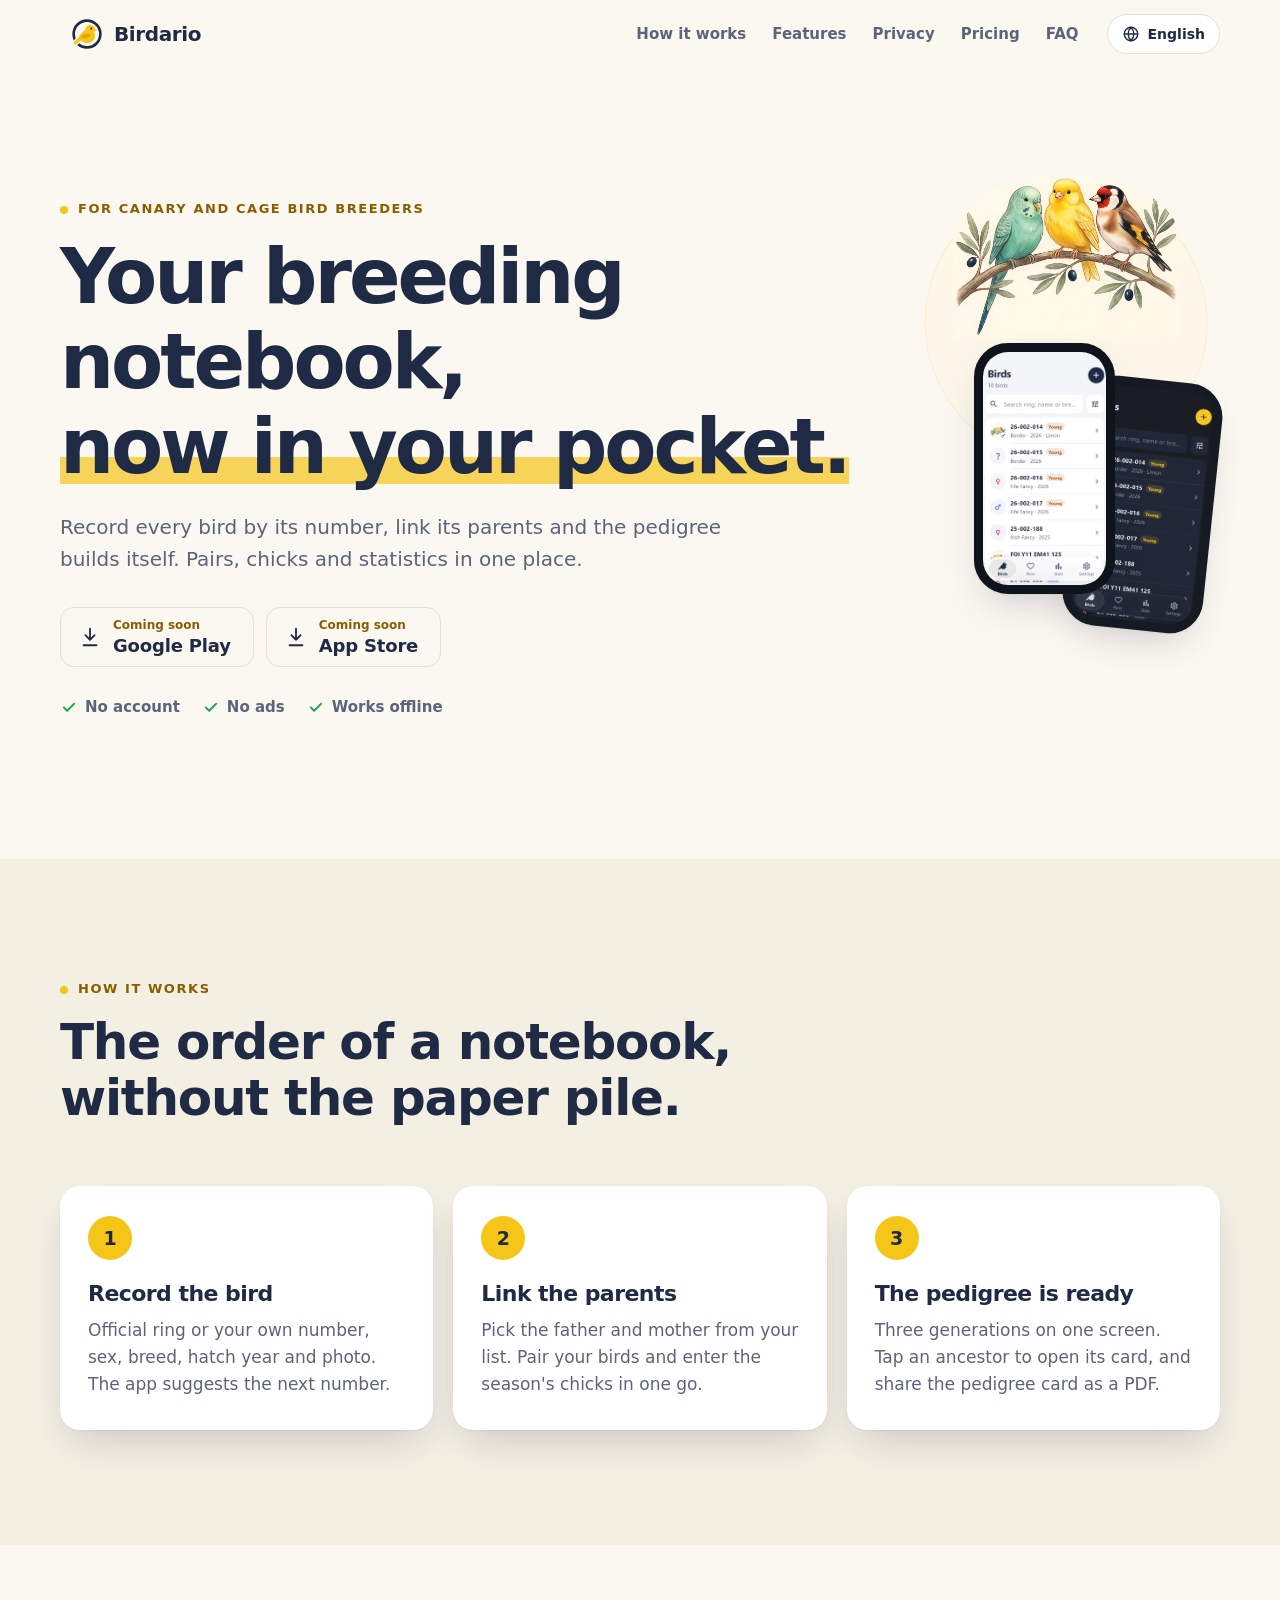
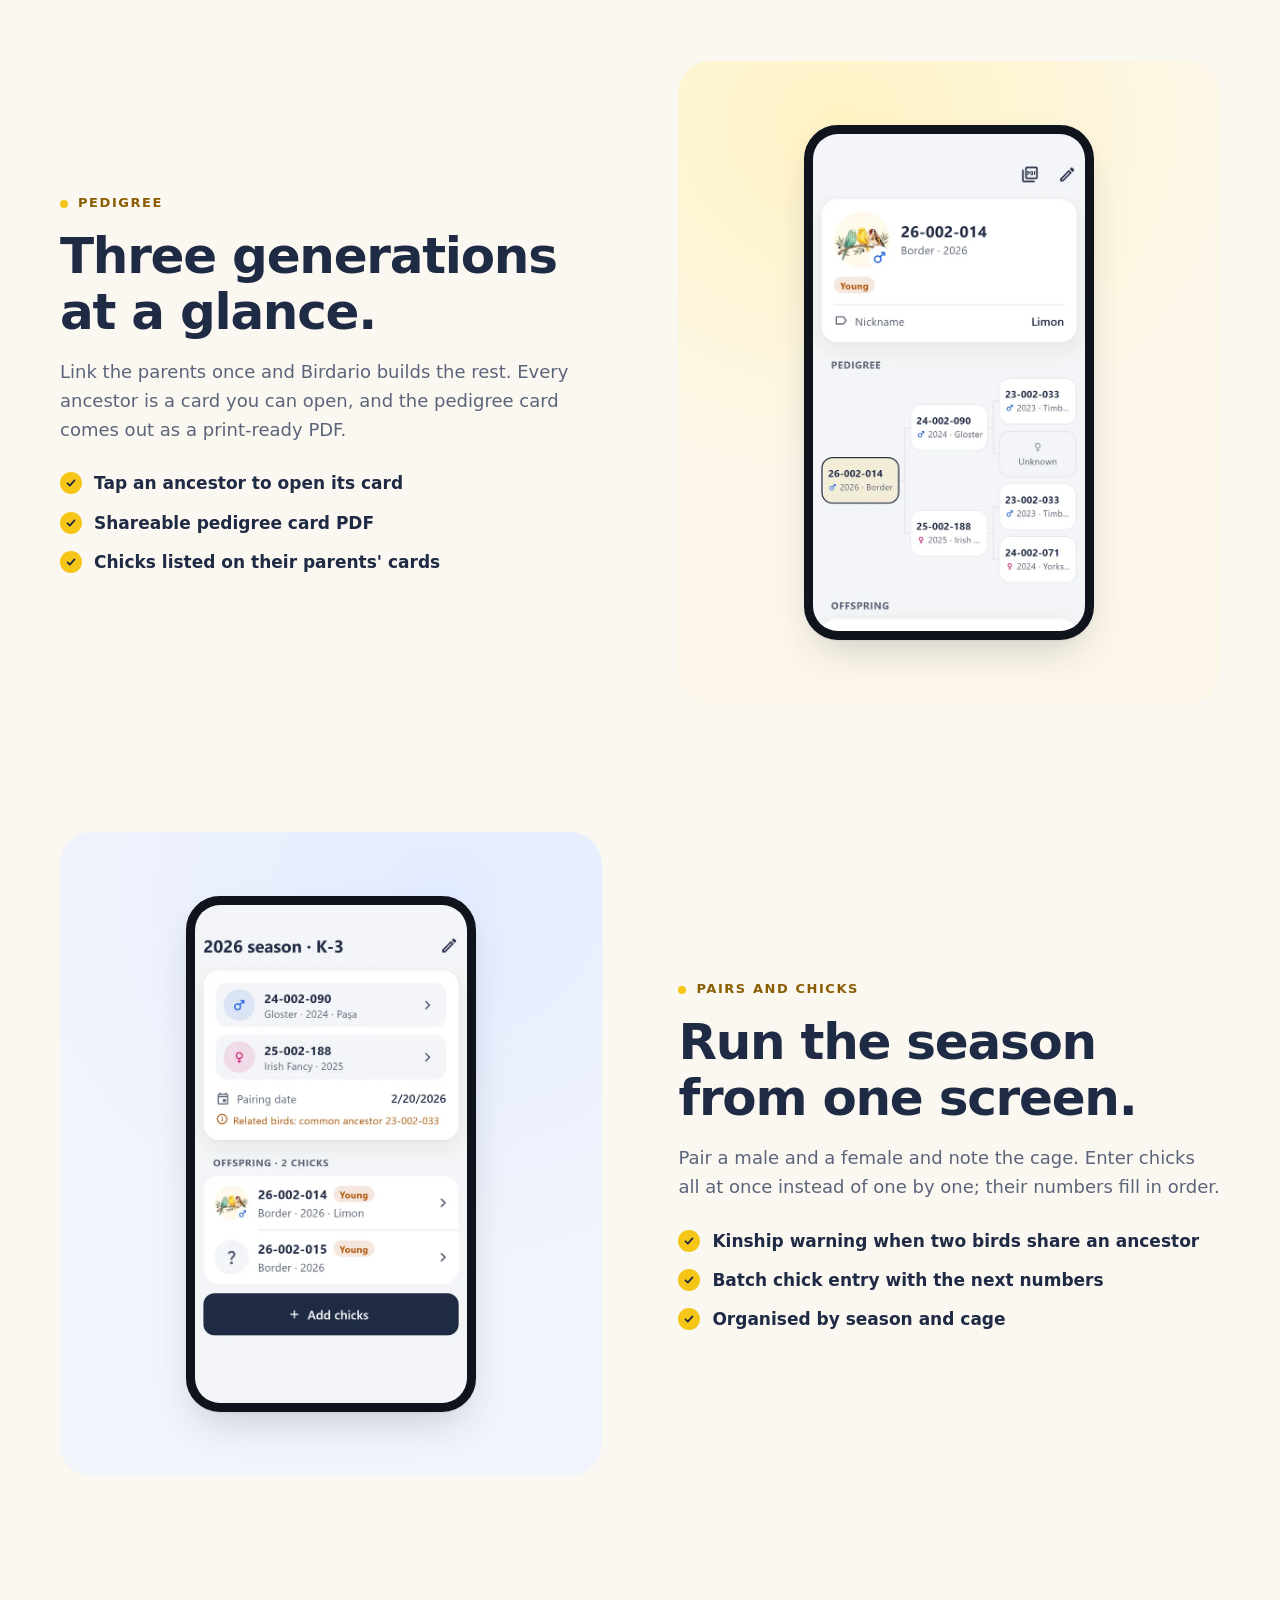
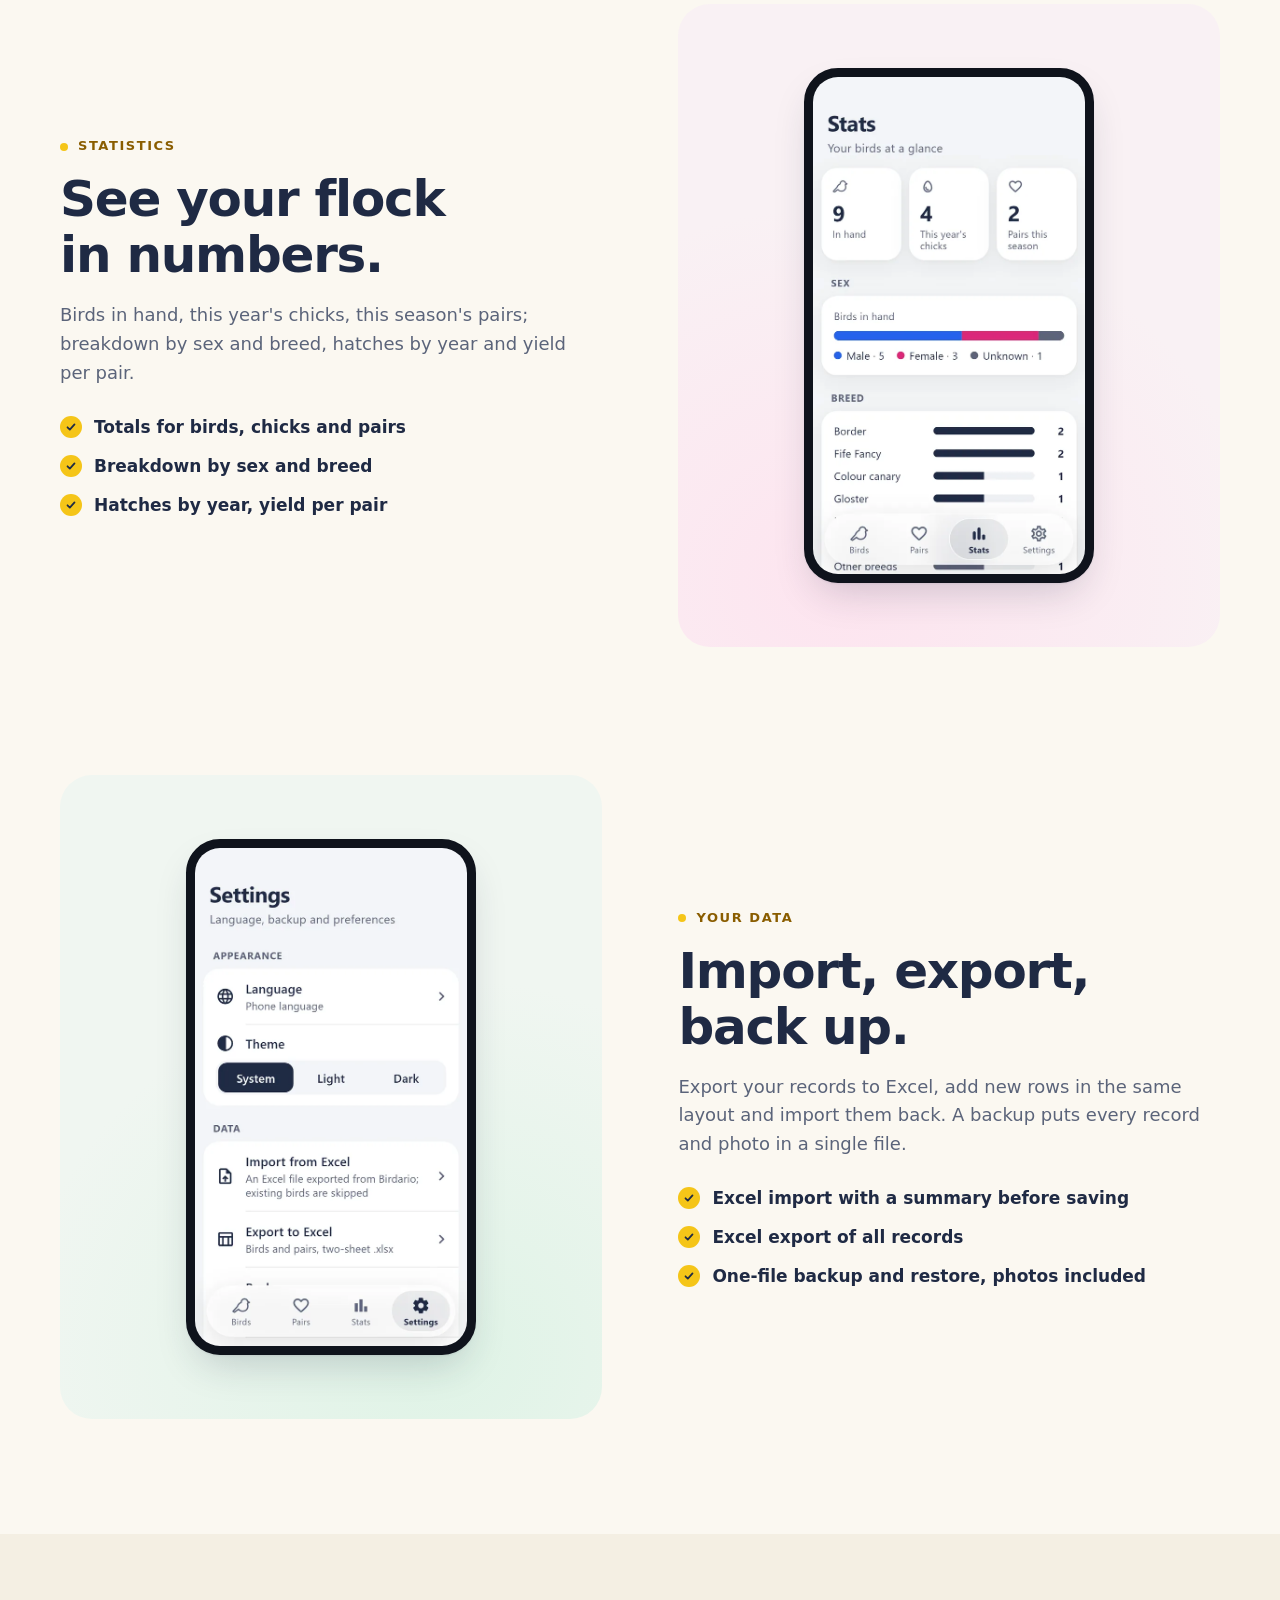
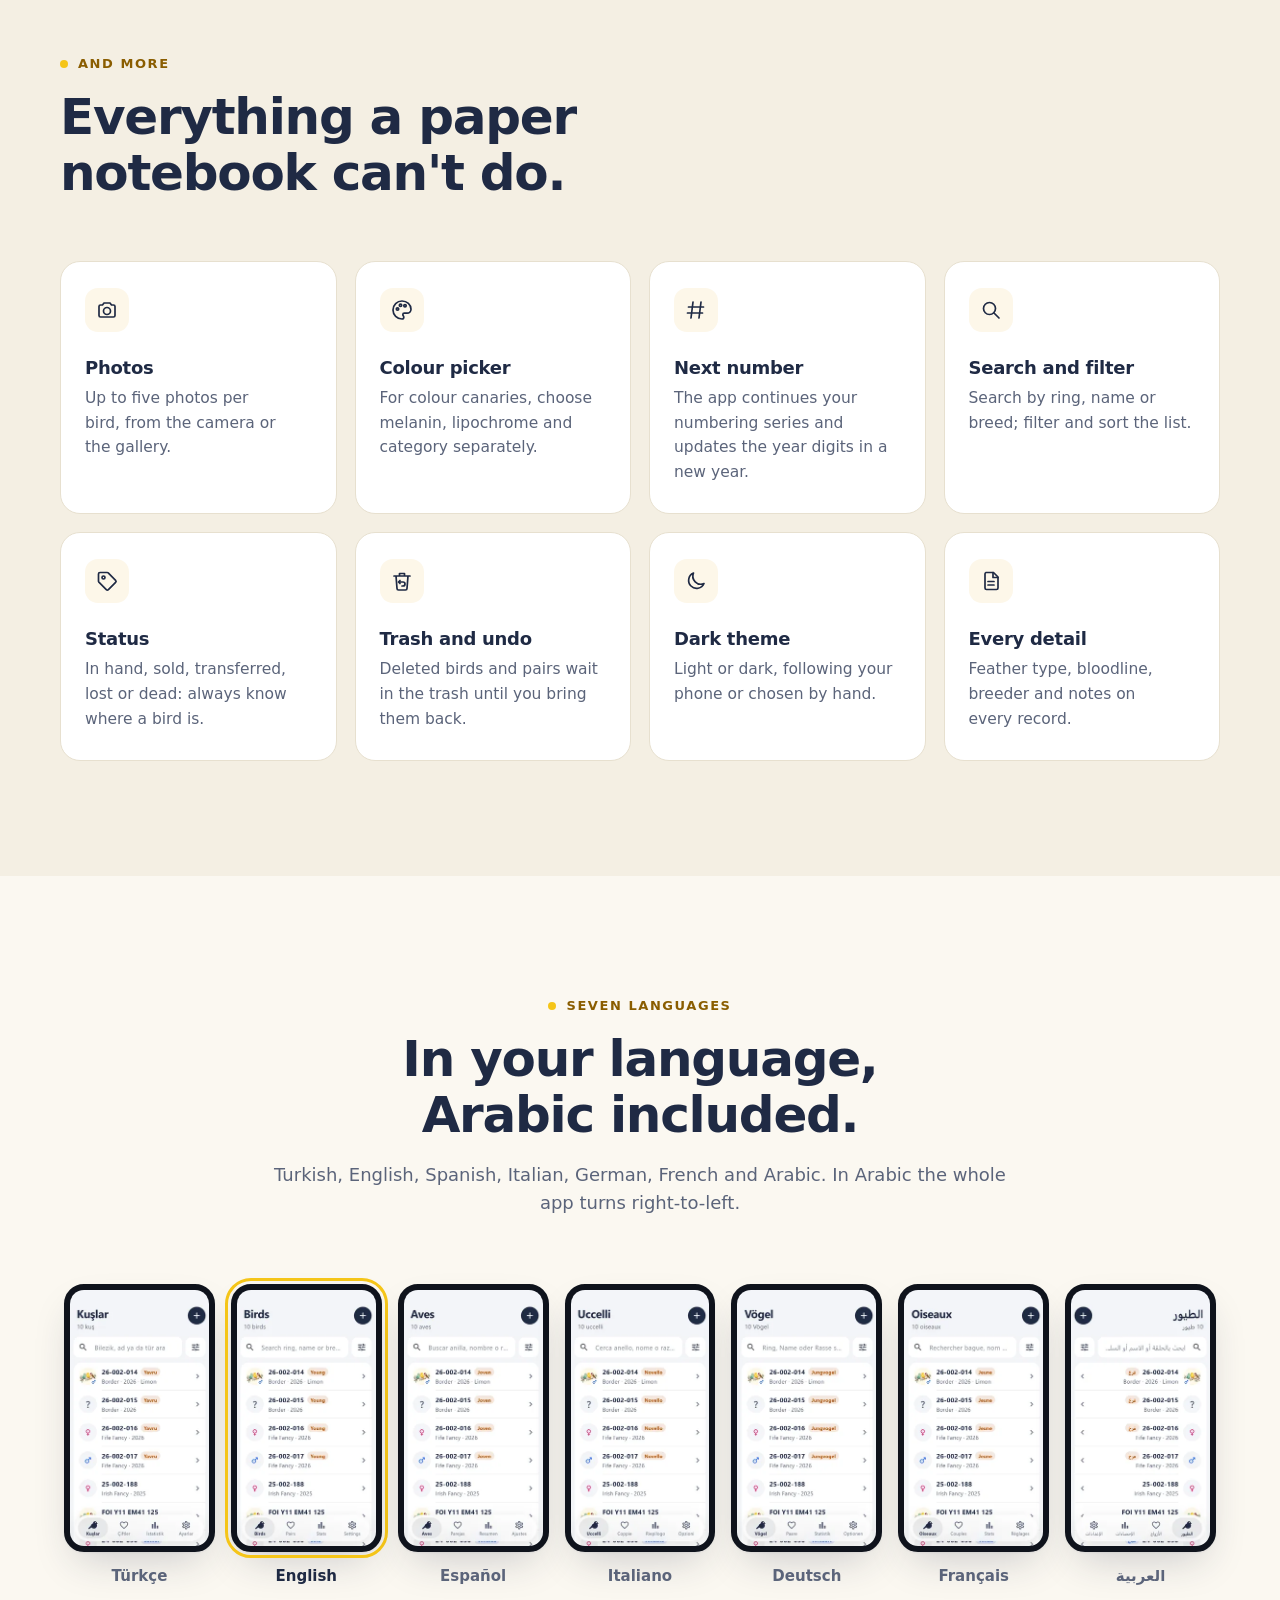
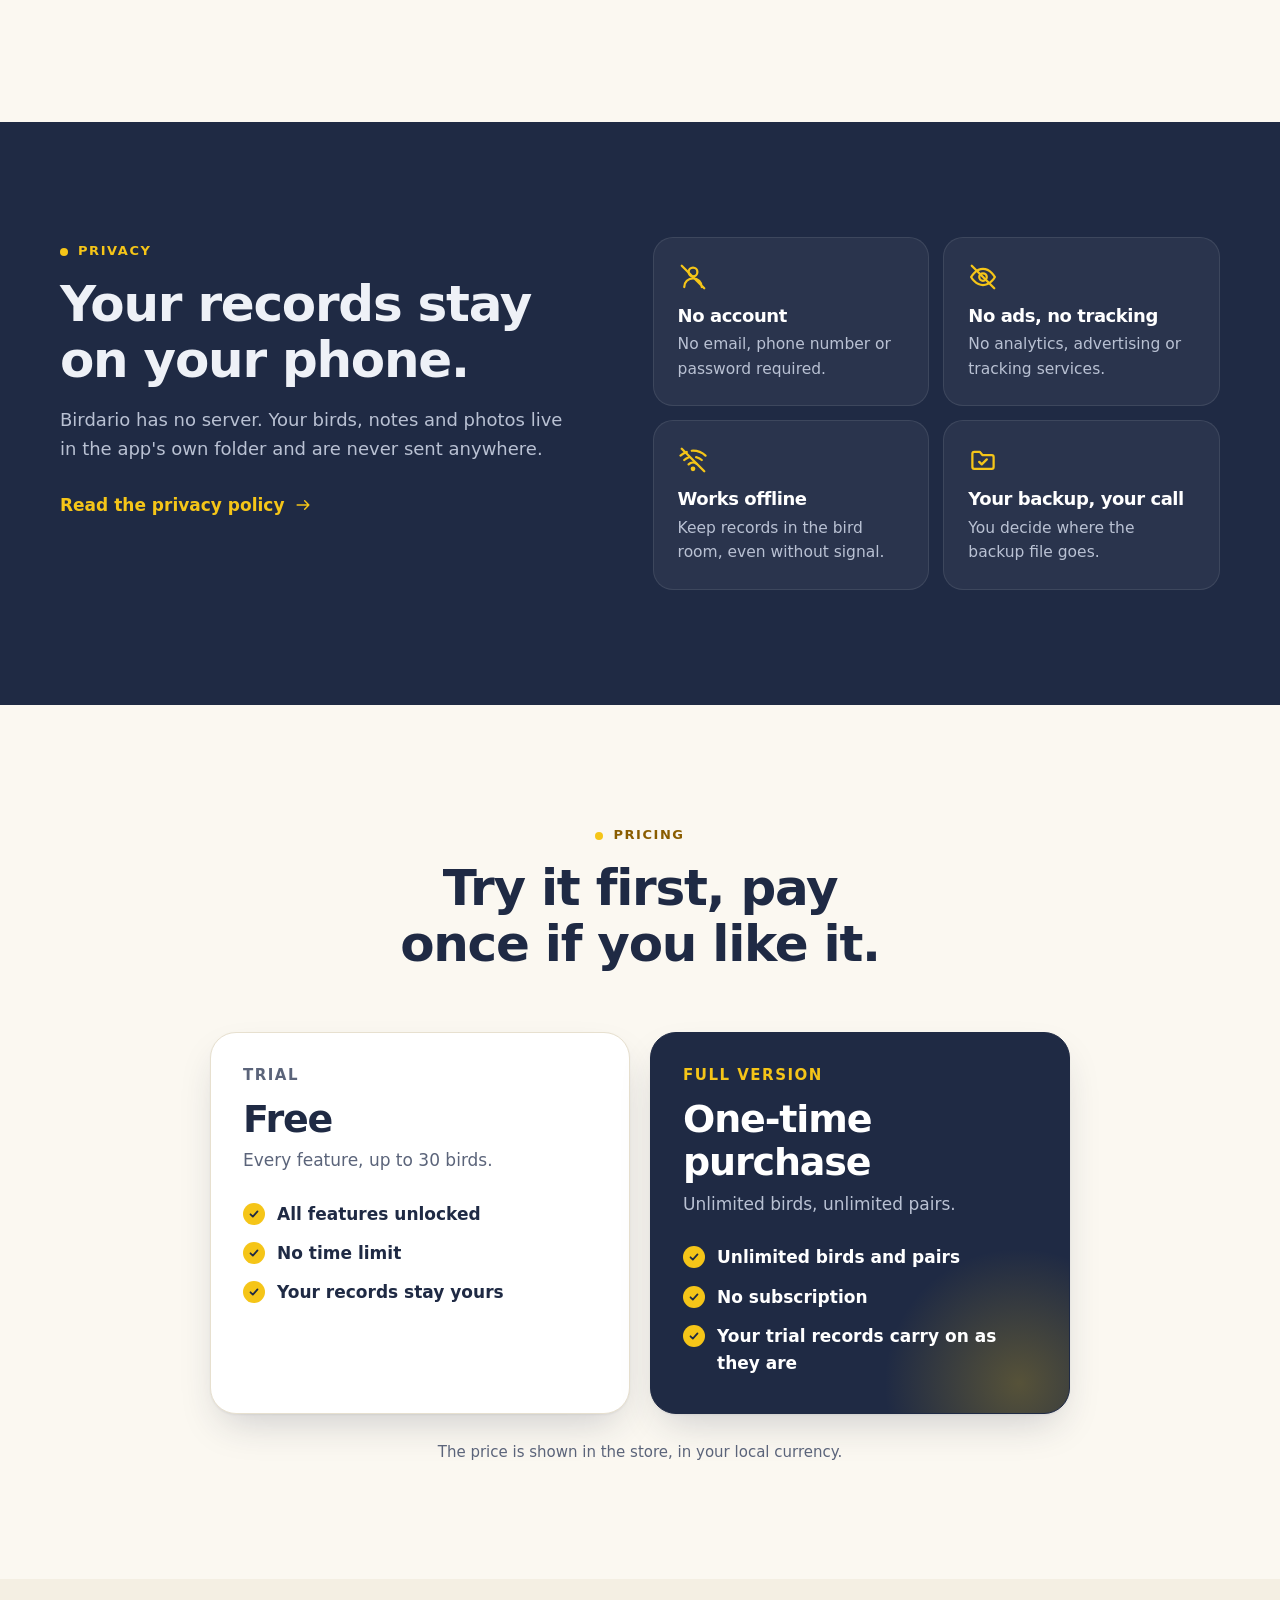
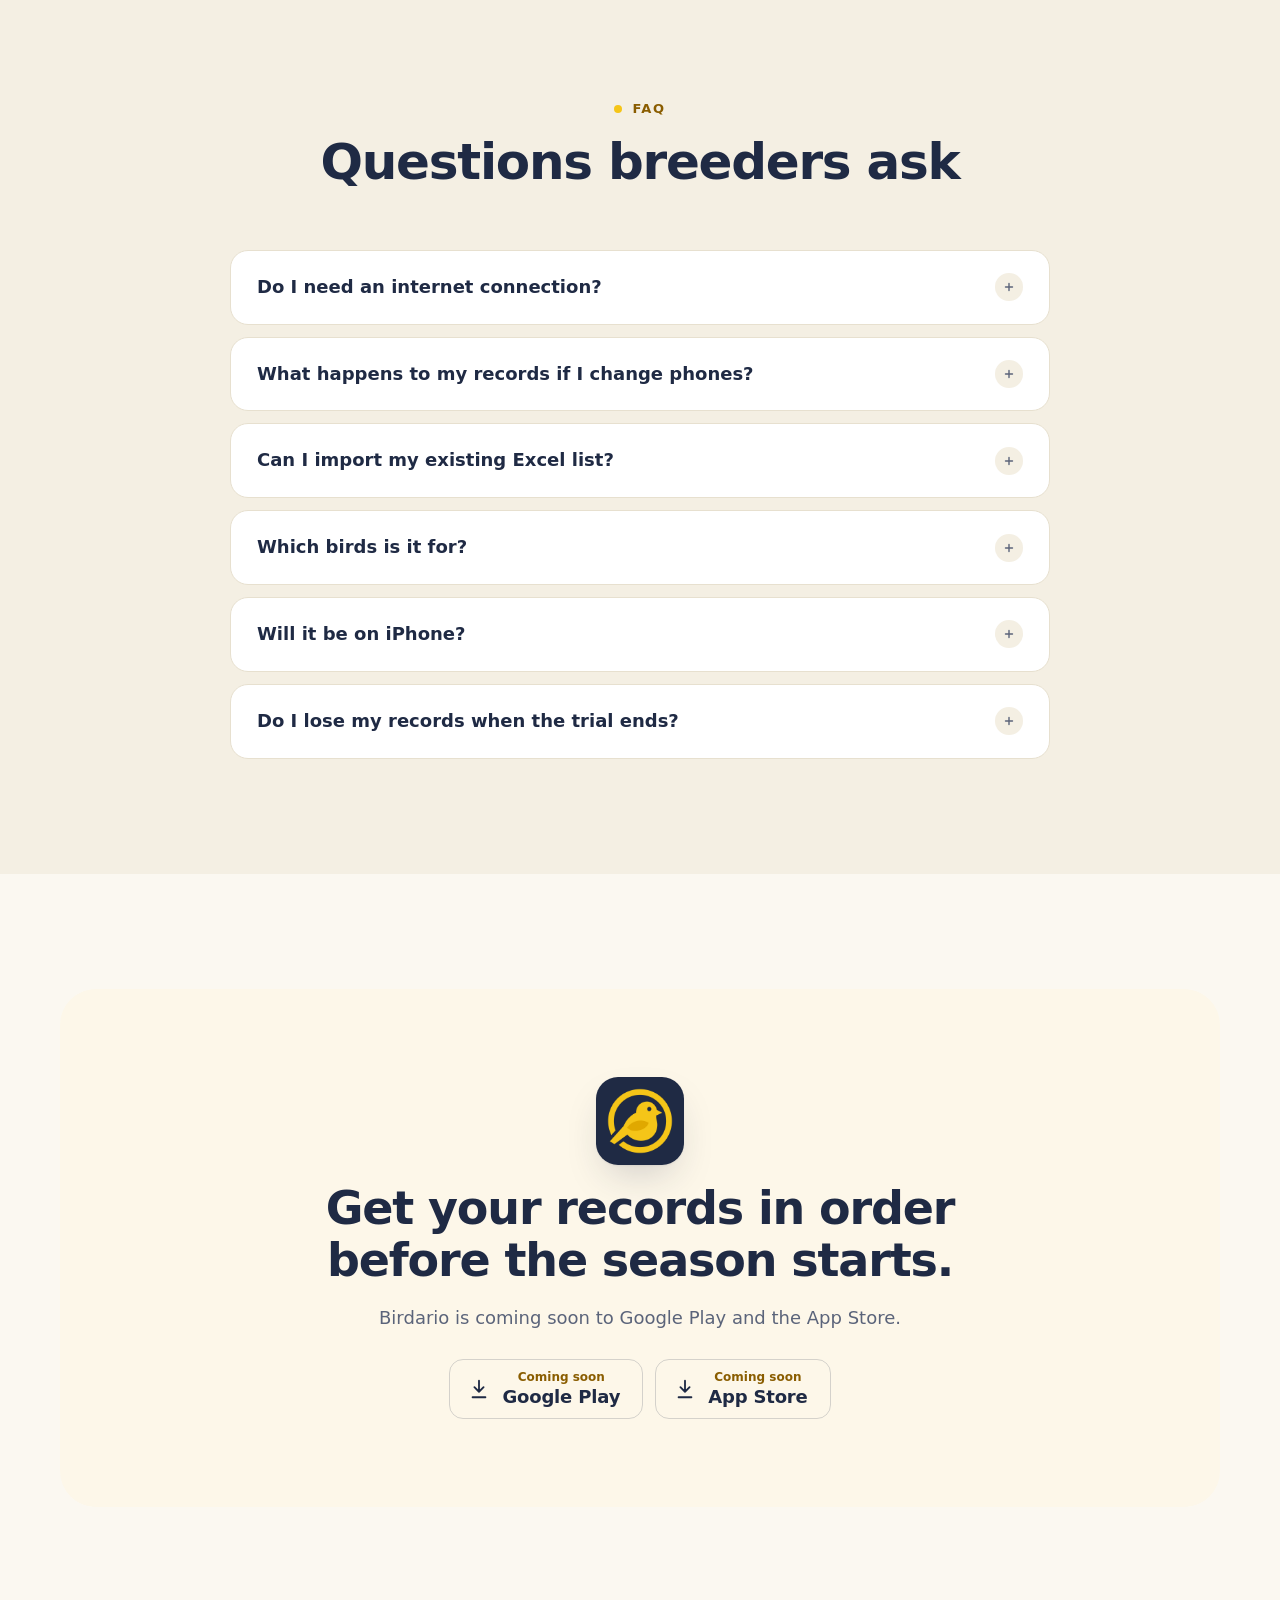
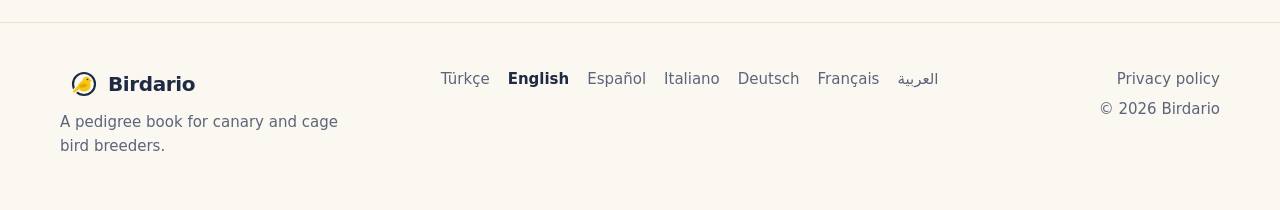
==== index.html @ 565cbd24 "Siteyi güncelle" ====
<!doctype html>
<html lang="en">
<head>
<meta charset="utf-8">
<meta name="viewport" content="width=device-width, initial-scale=1">
<title>Birdario</title>
<meta name="description" content="Birdario – pedigree book for canaries and cage birds.">
<link rel="canonical" href="https://emreatasoy.github.io/birdario-web/">
<link rel="icon" href="assets/img/icon.svg" type="image/svg+xml">
<script>
  // Önce elle seçilen dil, sonra tarayıcı dili, yoksa İngilizce
  (function () {
    var langs = ['tr', 'en', 'es', 'it', 'de', 'fr', 'ar'];
    var pick = null;
    try { pick = localStorage.getItem('lang'); } catch (e) {}
    if (langs.indexOf(pick) < 0) {
      pick = 'en';
      var list = navigator.languages || [navigator.language || ''];
      for (var i = 0; i < list.length; i++) {
        var code = String(list[i]).slice(0, 2).toLowerCase();
        if (langs.indexOf(code) >= 0) { pick = code; break; }
      }
    }
    location.replace(pick + '/' + location.hash);
  })();
</script>
<style>
  body { font-family: system-ui, -apple-system, "Segoe UI", Roboto, sans-serif; background: #fbf8f1; color: #1f2a44; display: grid; place-items: center; min-height: 100vh; margin: 0; }
  ul { list-style: none; padding: 0; display: flex; flex-wrap: wrap; gap: 10px 18px; justify-content: center; }
  img { margin: 0 auto 12px; display: block; }
</style>
</head>
<body>
<main>
  <img src="assets/img/mark.svg" width="64" height="64" alt="Birdario">
  <ul><li><a href="tr/" hreflang="tr" lang="tr">Türkçe</a></li><li><a href="en/" hreflang="en" lang="en">English</a></li><li><a href="es/" hreflang="es" lang="es">Español</a></li><li><a href="it/" hreflang="it" lang="it">Italiano</a></li><li><a href="de/" hreflang="de" lang="de">Deutsch</a></li><li><a href="fr/" hreflang="fr" lang="fr">Français</a></li><li><a href="ar/" hreflang="ar" lang="ar">العربية</a></li></ul>
</main>
</body>
</html>
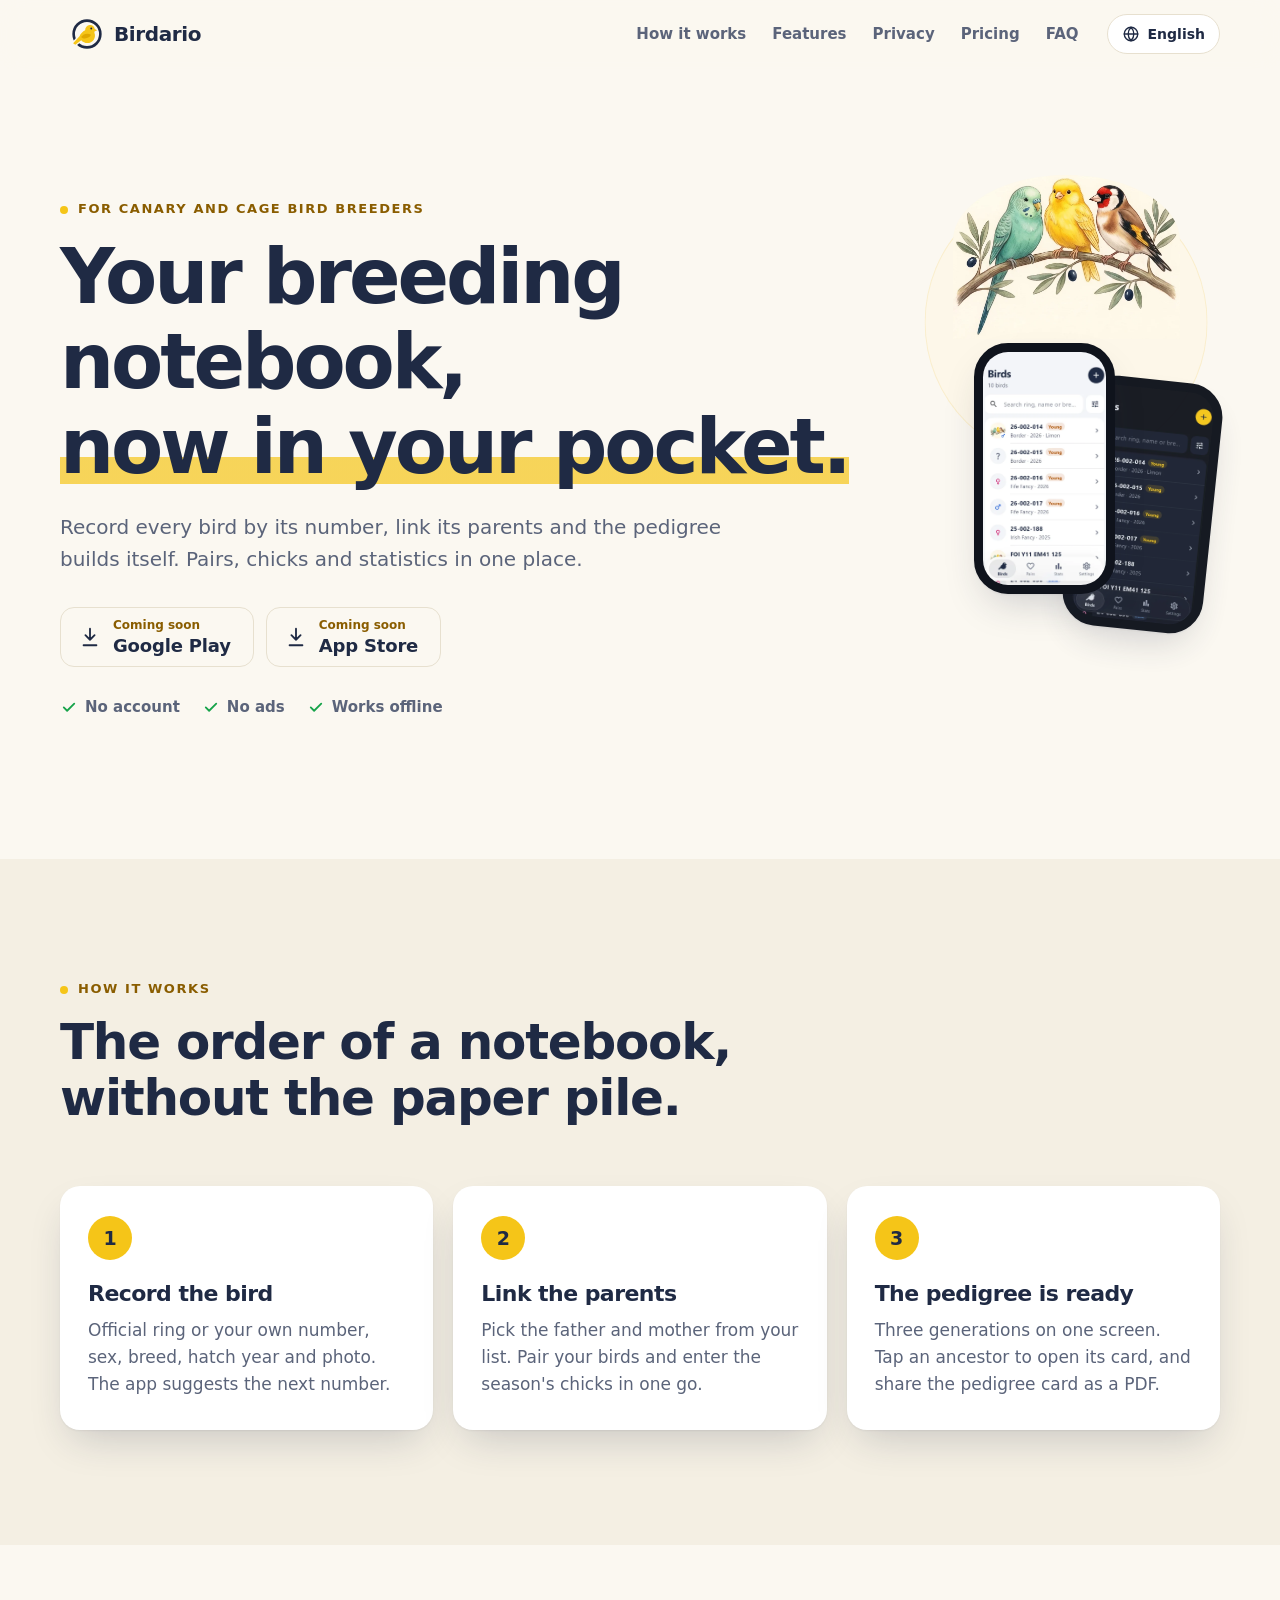
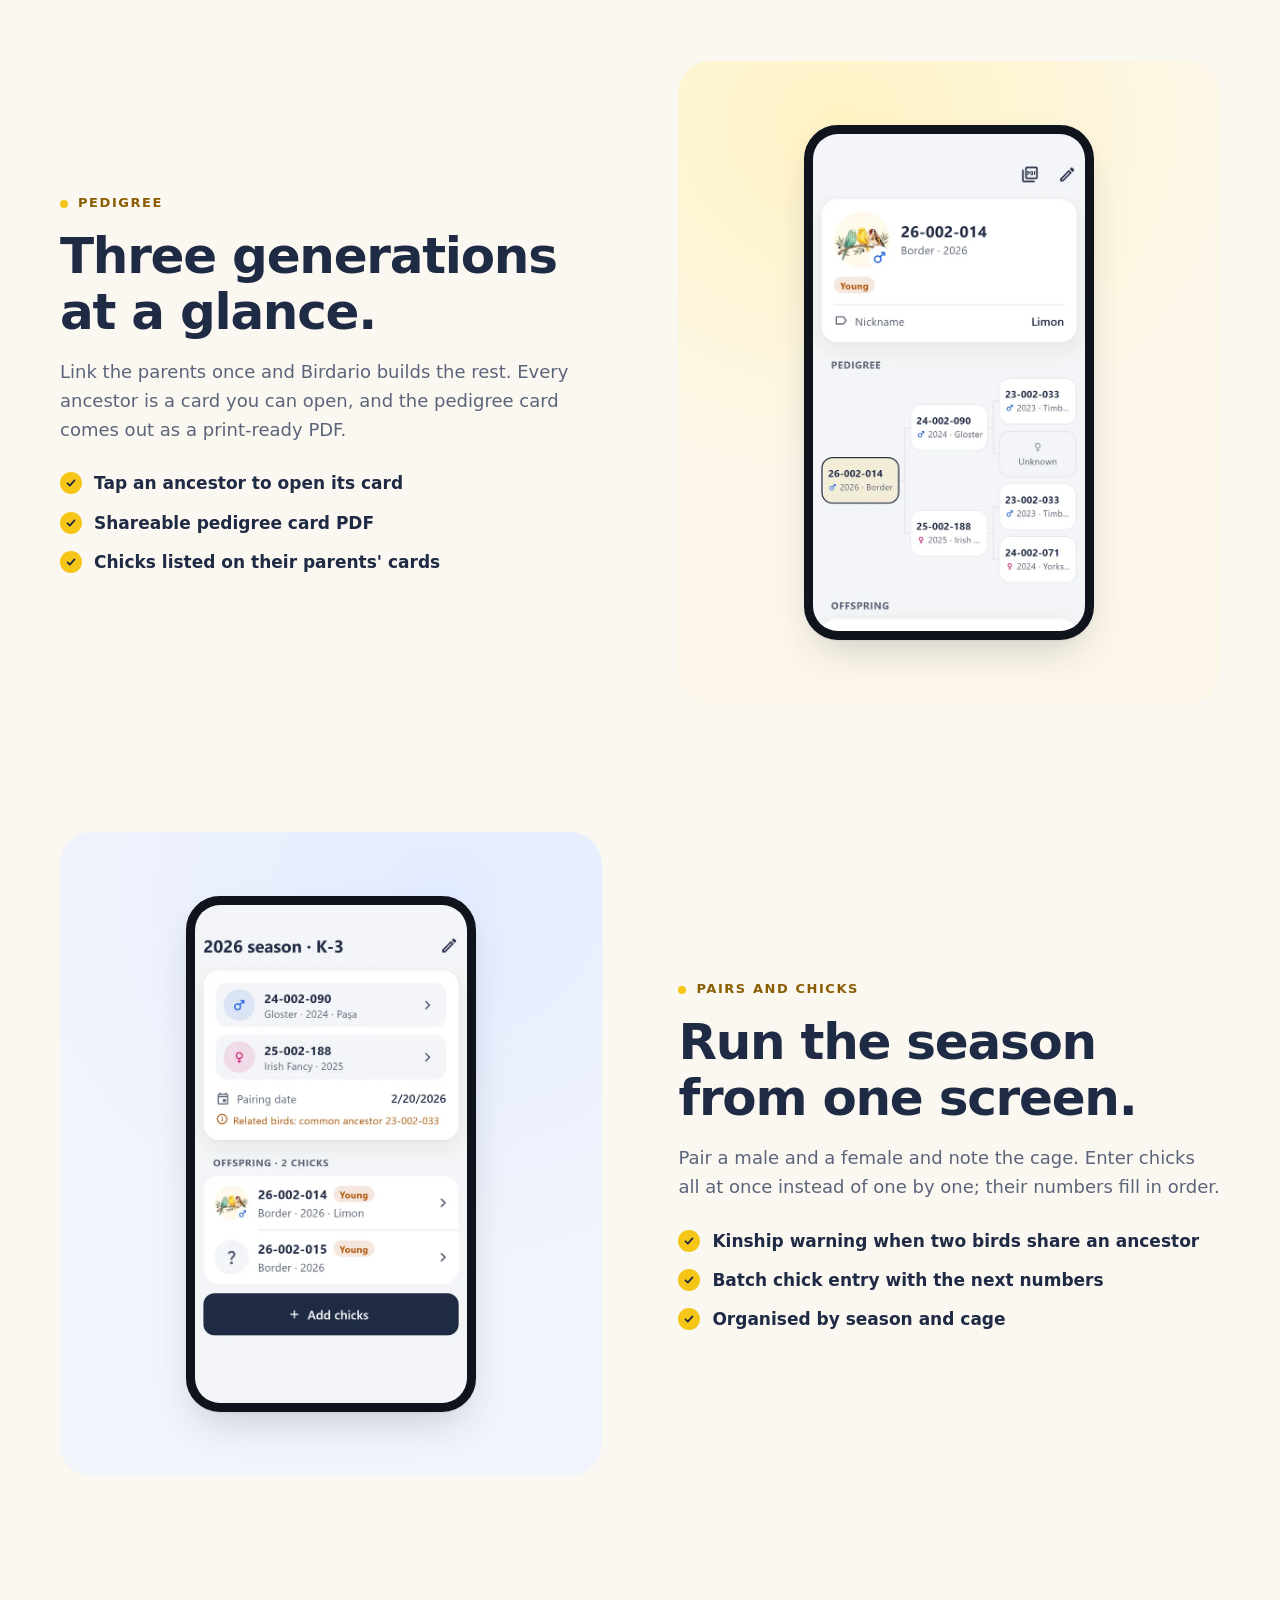
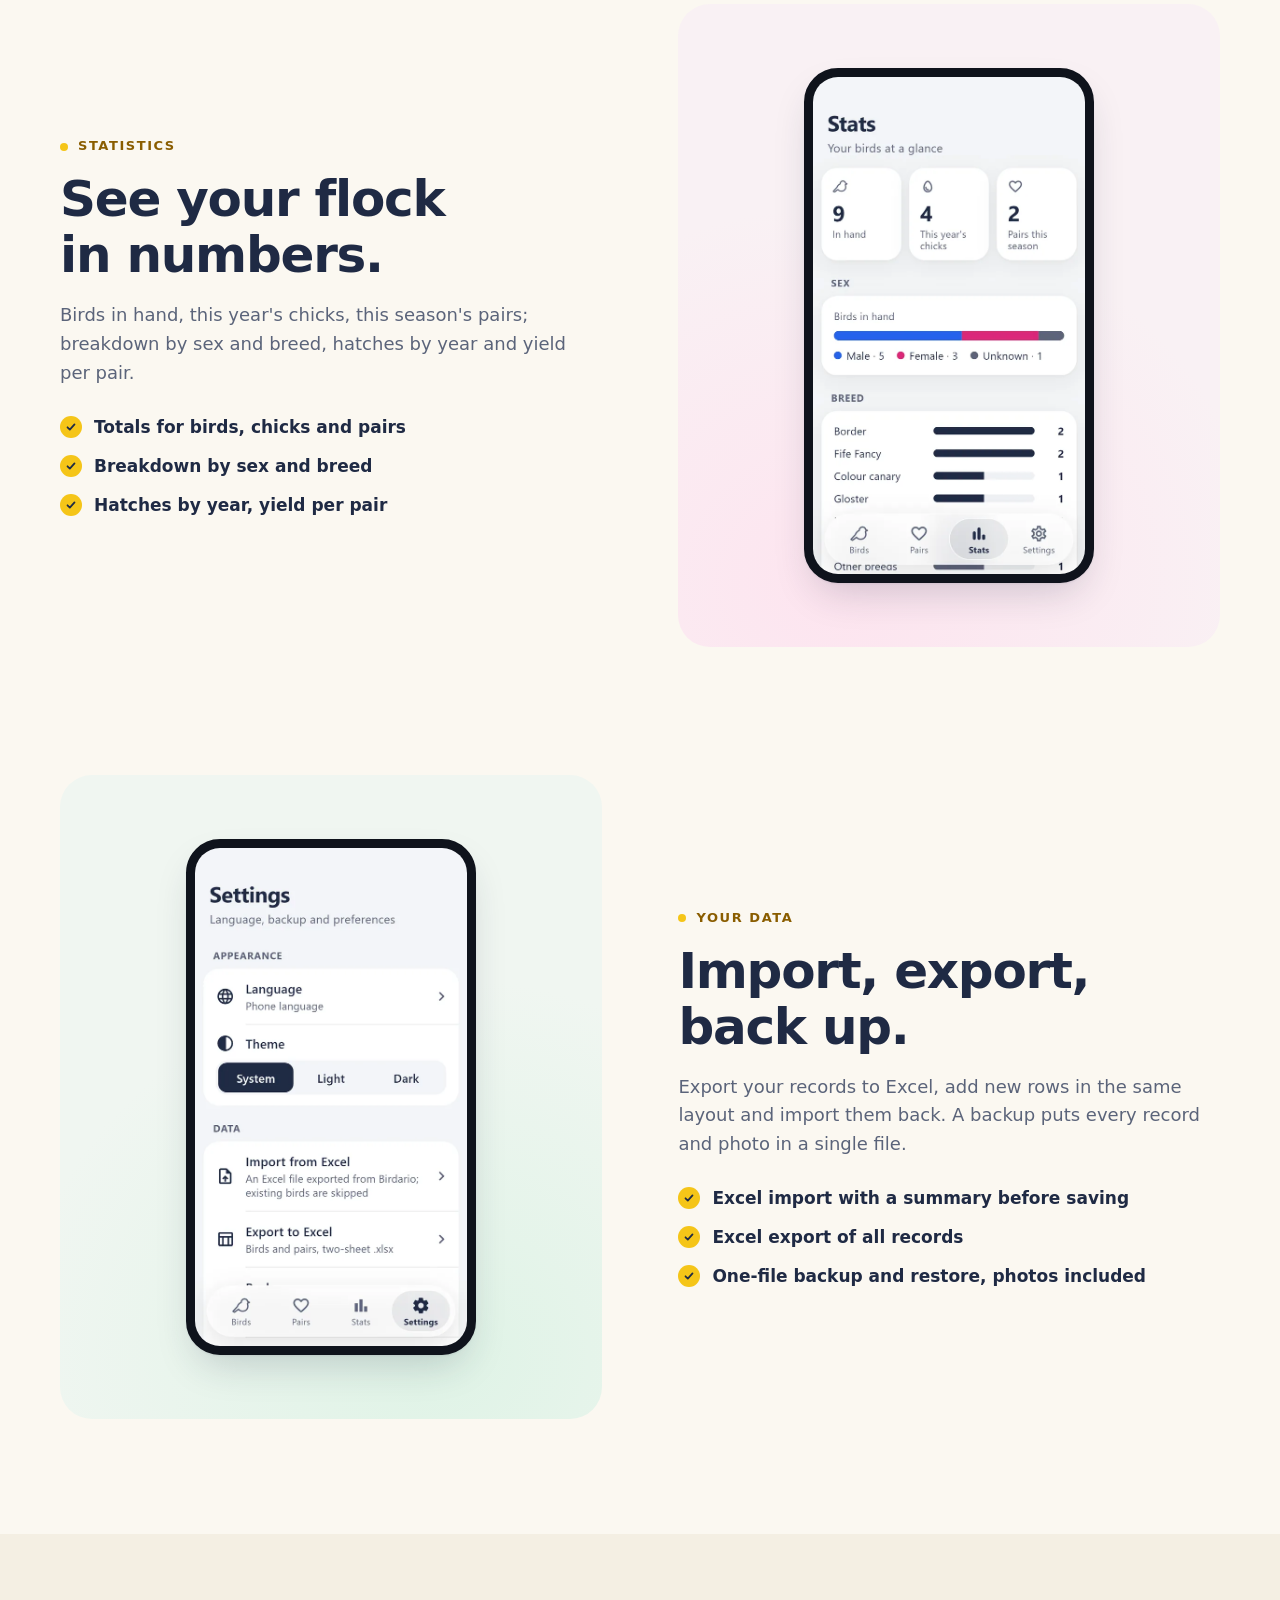
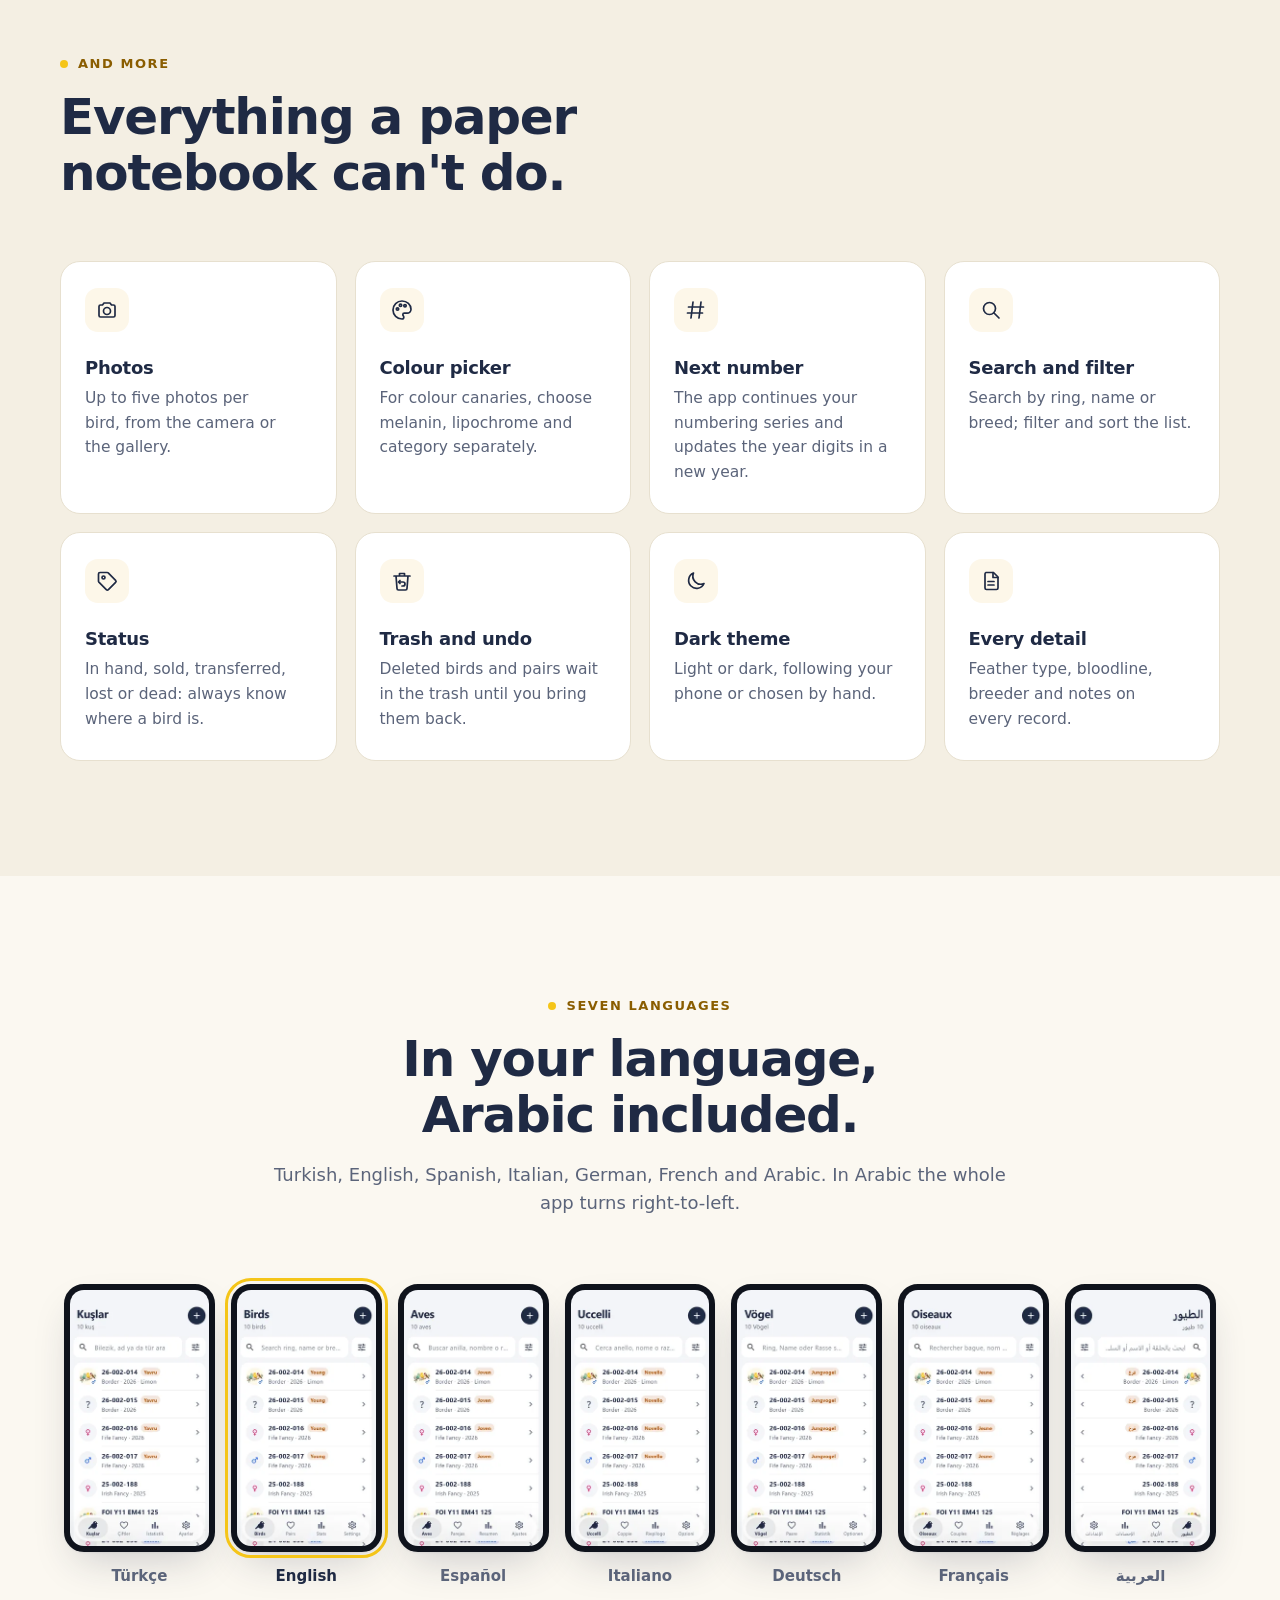
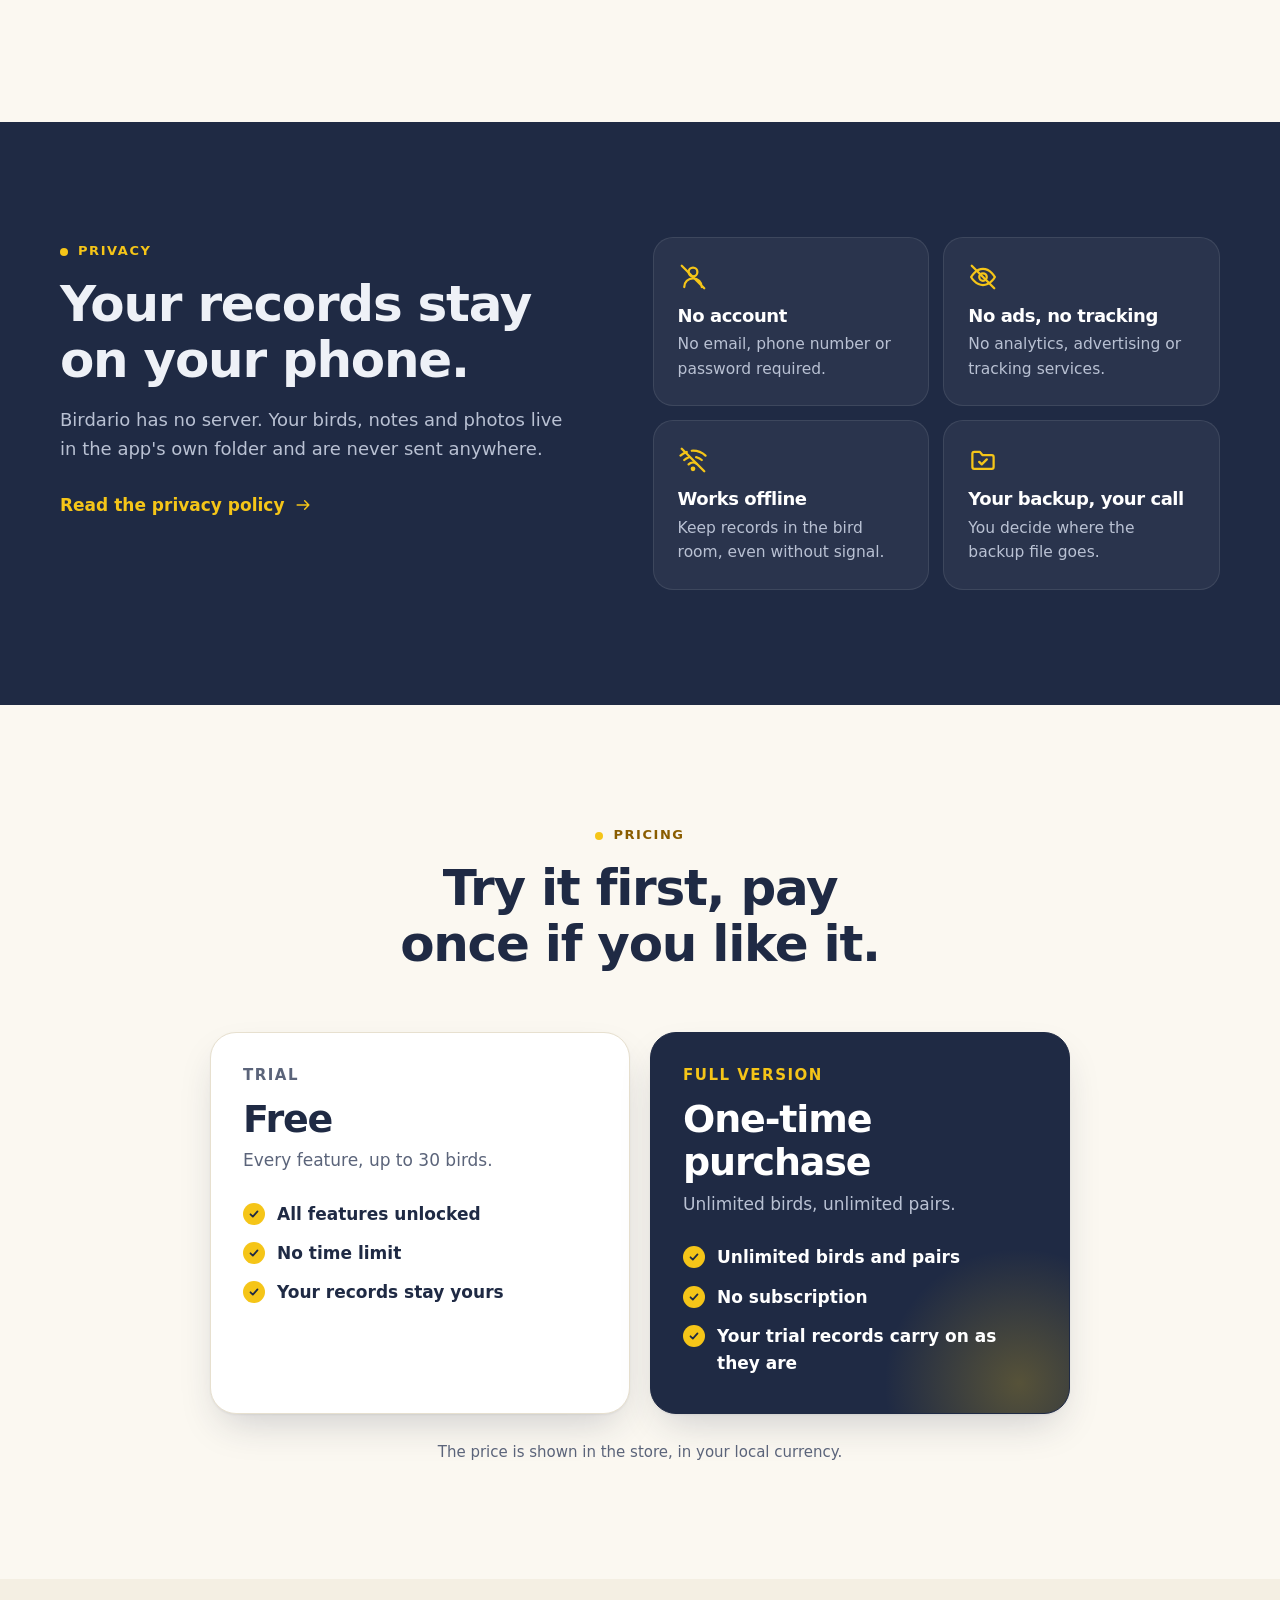
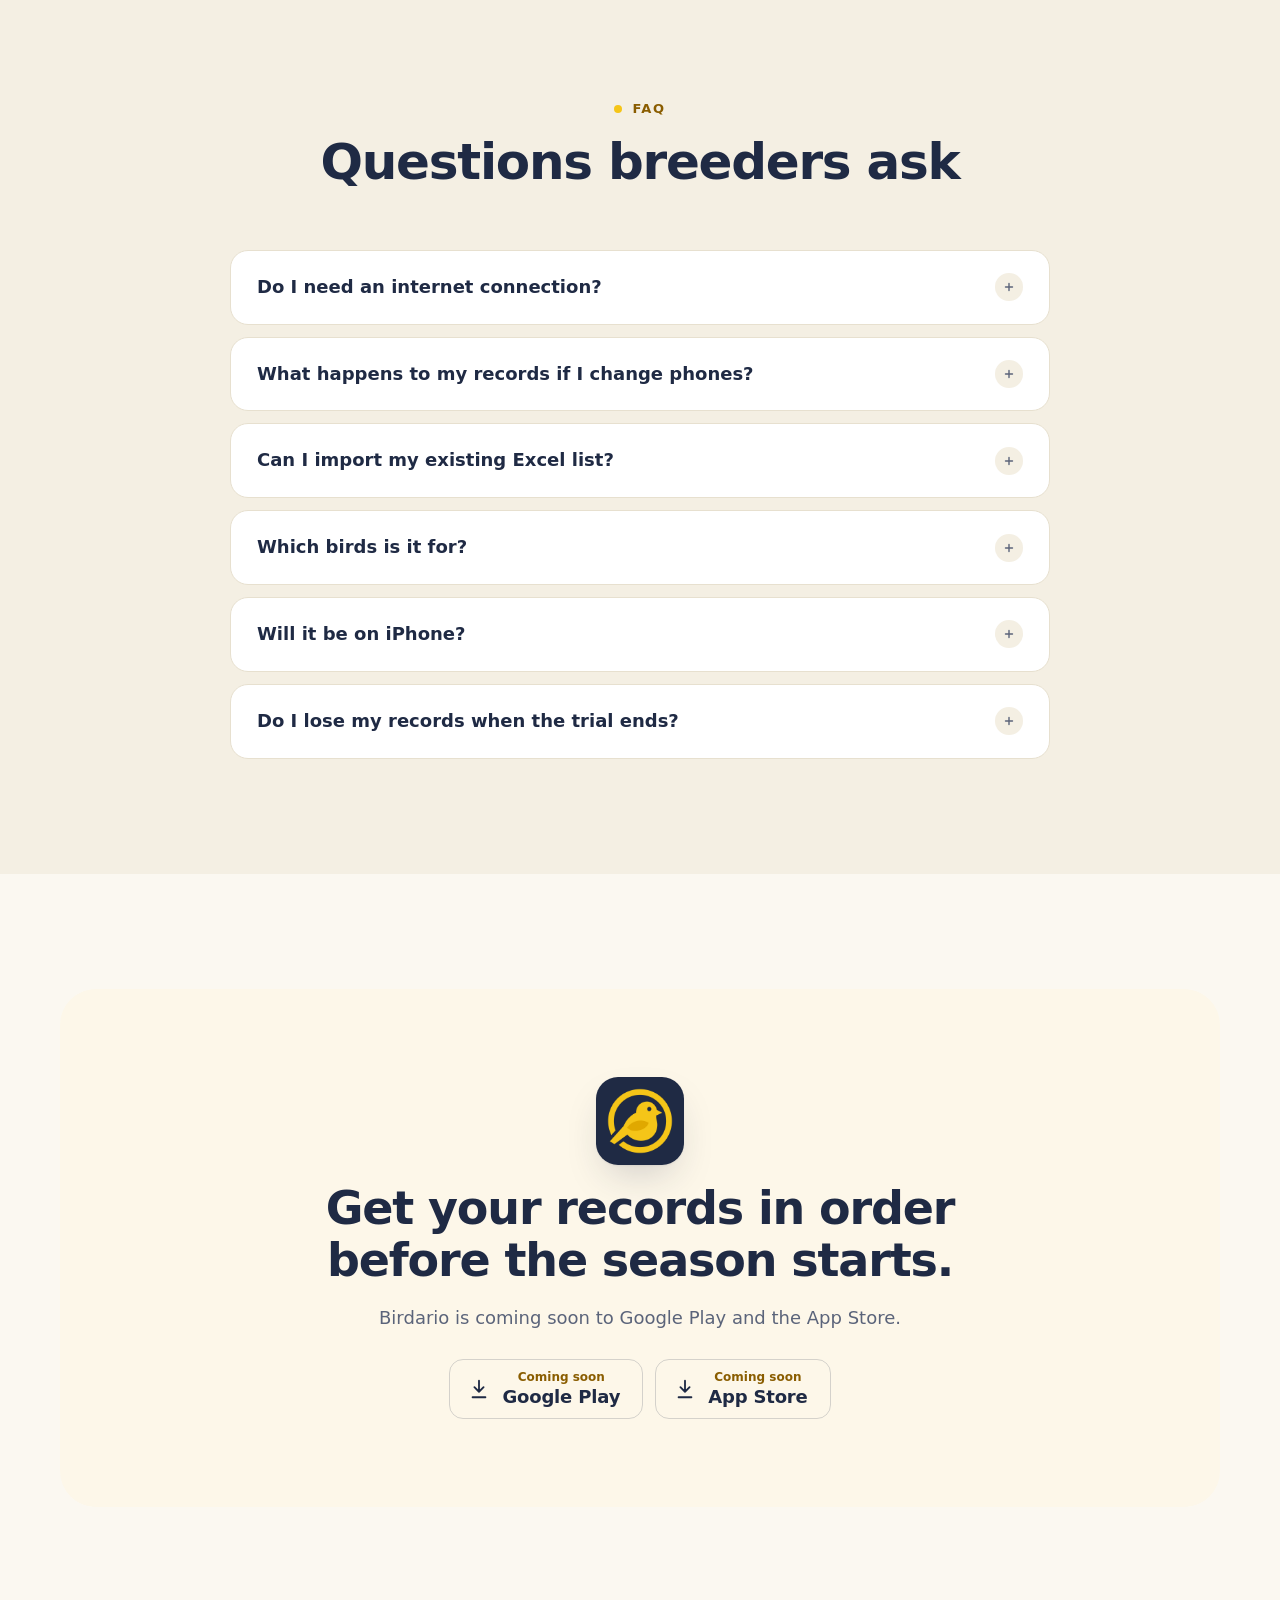
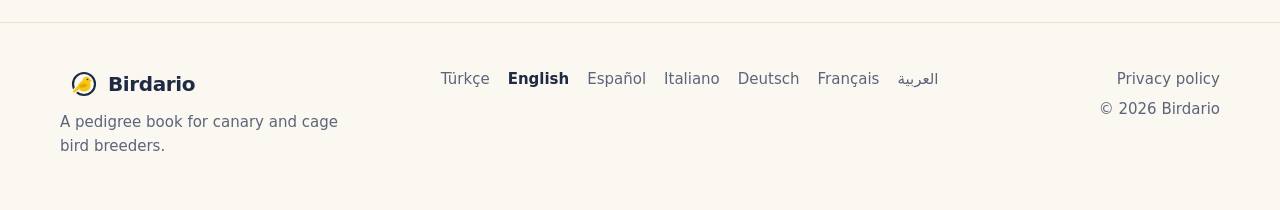
==== commit 59cde6d2: "Siteyi güncelle" ====
--- a/index.html
+++ b/index.html
@@ -5,7 +5,7 @@
 <meta name="viewport" content="width=device-width, initial-scale=1">
 <title>Birdario</title>
 <meta name="description" content="Birdario – pedigree book for canaries and cage birds.">
-<link rel="canonical" href="https://emreatasoy.github.io/birdario-web/">
+<link rel="canonical" href="https://birdario.com/">
 <link rel="icon" href="assets/img/icon.svg" type="image/svg+xml">
 <script>
   // Önce elle seçilen dil, sonra tarayıcı dili, yoksa İngilizce
